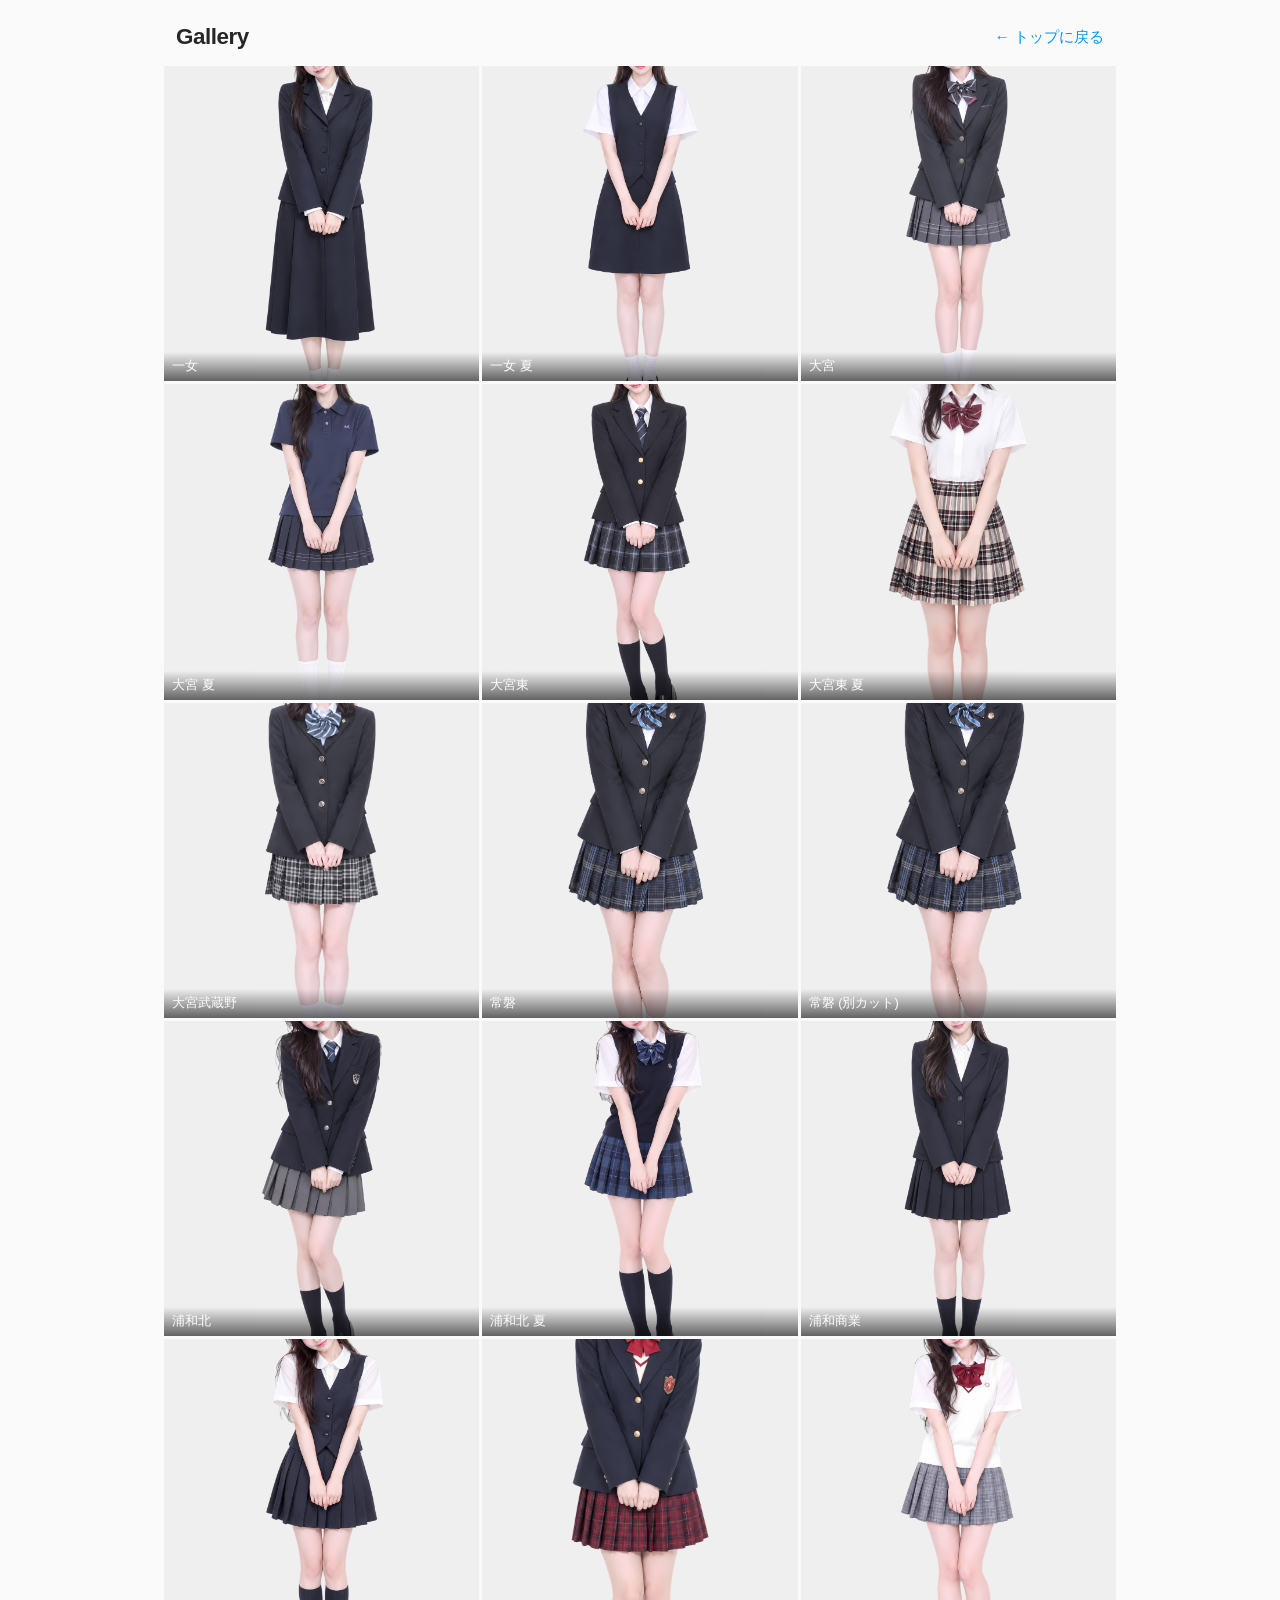
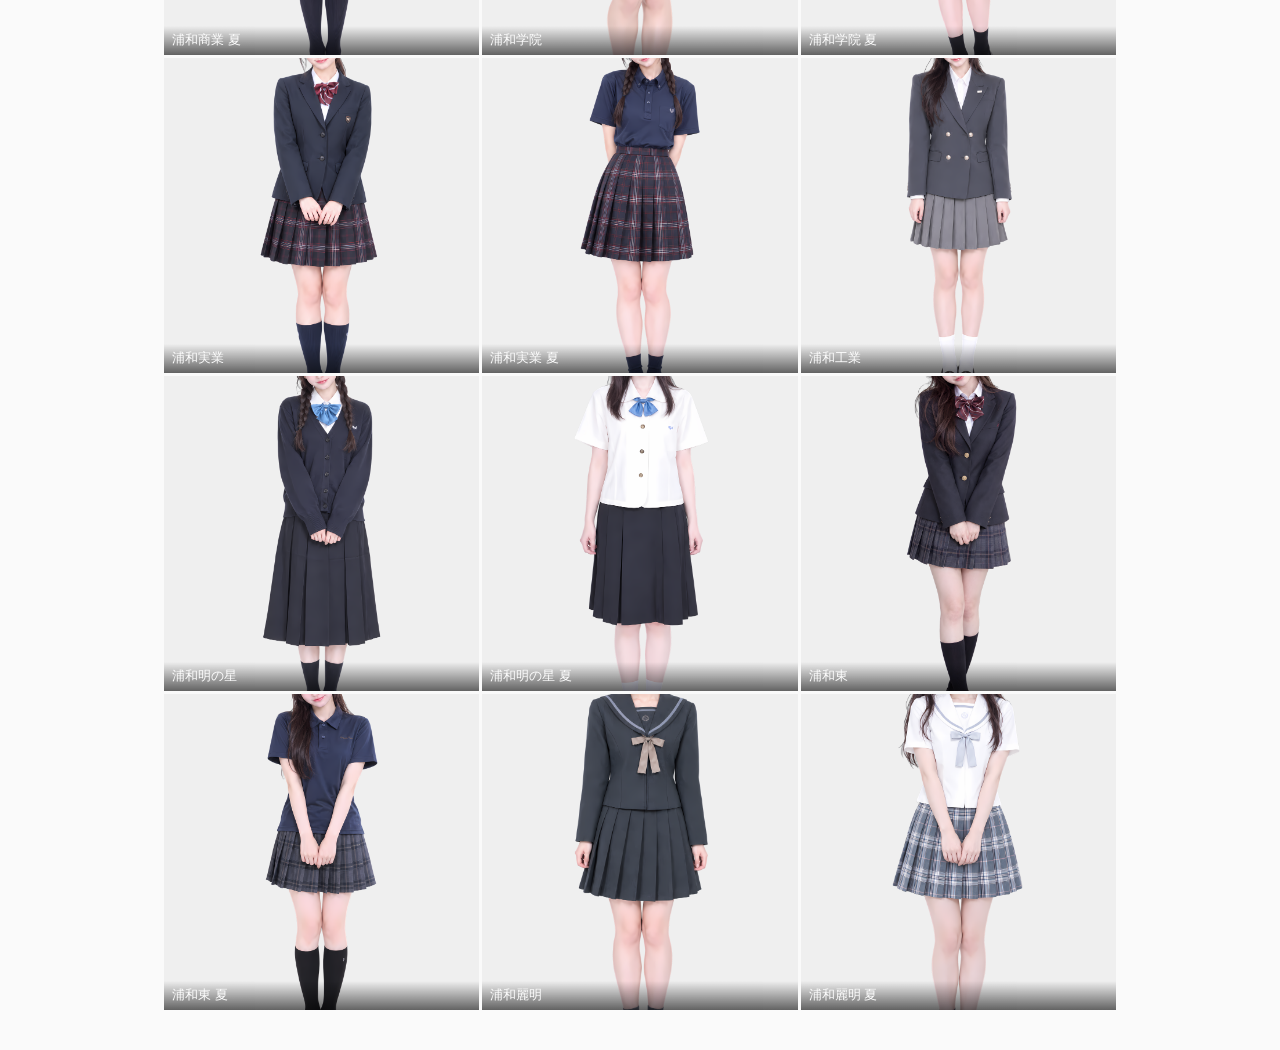
==== gallery.html @ c0eff20a "Add Instagram-style responsive gallery and link to index" ====
<!DOCTYPE html>
<html lang="ja">
<head>
<meta charset="UTF-8">
<meta name="viewport" content="width=device-width, initial-scale=1">
<title>ギャラリー</title>
<style>
  * { box-sizing: border-box; margin: 0; padding: 0; }
  body {
    background: #fafafa;
    font-family: -apple-system, BlinkMacSystemFont, "Segoe UI", Roboto, Helvetica, Arial, sans-serif;
    color: #262626;
  }

  header {
    max-width: 960px;
    margin: 0 auto;
    padding: 24px 16px 16px;
    display: flex;
    justify-content: space-between;
    align-items: center;
  }
  header h1 {
    font-size: 1.4rem;
    font-weight: 600;
    letter-spacing: -0.02em;
  }
  header a {
    color: #0095f6;
    text-decoration: none;
    font-size: 0.95rem;
  }
  header a:hover {
    text-decoration: underline;
  }

  /* 均等グリッド：隙間1pxで細い枠線風に */
  .gallery {
    display: grid;
    grid-template-columns: repeat(3, 1fr);
    gap: 3px;
    max-width: 960px;
    margin: 0 auto 40px;
    padding: 0 4px;
  }
  .gallery .item {
    position: relative;
    aspect-ratio: 1 / 1;
    overflow: hidden;
    cursor: pointer;
    background: #efefef;
  }
  .gallery img {
    width: 100%;
    height: 100%;
    object-fit: cover;
    display: block;
    transition: transform .3s ease;
  }
  .gallery .item:hover img {
    transform: scale(1.04);
  }

  .item-title {
    position: absolute;
    bottom: 0;
    left: 0;
    right: 0;
    padding: 6px 8px;
    background: linear-gradient(to top, rgba(0,0,0,0.65), transparent);
    color: #fff;
    font-size: 0.8rem;
    pointer-events: none;
    white-space: nowrap;
    overflow: hidden;
    text-overflow: ellipsis;
    opacity: 0.9;
  }

  /* スマホは2列（または3列のままにする場合も対応可） */
  @media (max-width: 600px) {
    .gallery {
      grid-template-columns: repeat(2, 1fr);
      gap: 2px;
      padding: 0 2px;
    }
    header {
      padding: 16px 12px 12px;
    }
  }

  /* 拡大表示（ライトボックス） */
  .lightbox {
    position: fixed;
    inset: 0;
    background: rgba(0, 0, 0, 0.92);
    display: none;
    align-items: center;
    justify-content: center;
    z-index: 1000;
    padding: 20px;
    touch-action: manipulation;
  }
  .lightbox.open {
    display: flex;
  }
  .lightbox-content {
    display: flex;
    flex-direction: column;
    align-items: center;
    max-width: 100%;
    max-height: 100%;
  }
  .lightbox img {
    max-width: 100%;
    max-height: 85vh;
    object-fit: contain;
    border-radius: 2px;
    box-shadow: 0 4px 20px rgba(0,0,0,0.5);
  }
  .lightbox-caption {
    color: #f0f0f0;
    margin-top: 12px;
    font-size: 0.95rem;
    text-align: center;
  }
  .lightbox .close {
    position: absolute;
    top: 16px;
    right: 20px;
    color: #fff;
    font-size: 38px;
    background: none;
    border: none;
    cursor: pointer;
    line-height: 1;
    padding: 8px;
    user-select: none;
  }
  .lightbox .close:hover {
    opacity: 0.7;
  }
</style>
</head>
<body>

<header>
  <h1>Gallery</h1>
  <a href="index.html">← トップに戻る</a>
</header>

<div class="gallery">
  <!-- image フォルダ内の画像 -->
  <div class="item" data-full="image/一女 output.png" data-title="一女">
    <img src="image/一女 output.png" alt="一女" loading="lazy">
    <div class="item-title">一女</div>
  </div>
  <div class="item" data-full="image/一女　夏 output.png" data-title="一女 夏">
    <img src="image/一女　夏 output.png" alt="一女 夏" loading="lazy">
    <div class="item-title">一女 夏</div>
  </div>
  <div class="item" data-full="image/大宮 output.png" data-title="大宮">
    <img src="image/大宮 output.png" alt="大宮" loading="lazy">
    <div class="item-title">大宮</div>
  </div>
  <div class="item" data-full="image/大宮　夏 output.png" data-title="大宮 夏">
    <img src="image/大宮　夏 output.png" alt="大宮 夏" loading="lazy">
    <div class="item-title">大宮 夏</div>
  </div>
  <div class="item" data-full="image/大宮東 output.png" data-title="大宮東">
    <img src="image/大宮東 output.png" alt="大宮東" loading="lazy">
    <div class="item-title">大宮東</div>
  </div>
  <div class="item" data-full="image/大宮東　夏 output.png" data-title="大宮東 夏">
    <img src="image/大宮東　夏 output.png" alt="大宮東 夏" loading="lazy">
    <div class="item-title">大宮東 夏</div>
  </div>
  <div class="item" data-full="image/大宮武蔵野 output.png" data-title="大宮武蔵野">
    <img src="image/大宮武蔵野 output.png" alt="大宮武蔵野" loading="lazy">
    <div class="item-title">大宮武蔵野</div>
  </div>
  <div class="item" data-full="image/常磐 output.png" data-title="常磐">
    <img src="image/常磐 output.png" alt="常磐" loading="lazy">
    <div class="item-title">常磐</div>
  </div>
  <div class="item" data-full="image/常磐 output (1).png" data-title="常磐 (別カット)">
    <img src="image/常磐 output (1).png" alt="常磐 (別カット)" loading="lazy">
    <div class="item-title">常磐 (別カット)</div>
  </div>
  <div class="item" data-full="image/浦和北 output.png" data-title="浦和北">
    <img src="image/浦和北 output.png" alt="浦和北" loading="lazy">
    <div class="item-title">浦和北</div>
  </div>
  <div class="item" data-full="image/浦和北　夏 output.png" data-title="浦和北 夏">
    <img src="image/浦和北　夏 output.png" alt="浦和北 夏" loading="lazy">
    <div class="item-title">浦和北 夏</div>
  </div>
  <div class="item" data-full="image/浦和商業 output.png" data-title="浦和商業">
    <img src="image/浦和商業 output.png" alt="浦和商業" loading="lazy">
    <div class="item-title">浦和商業</div>
  </div>
  <div class="item" data-full="image/浦和商業　夏 output.png" data-title="浦和商業 夏">
    <img src="image/浦和商業　夏 output.png" alt="浦和商業 夏" loading="lazy">
    <div class="item-title">浦和商業 夏</div>
  </div>
  <div class="item" data-full="image/浦和学院 output.png" data-title="浦和学院">
    <img src="image/浦和学院 output.png" alt="浦和学院" loading="lazy">
    <div class="item-title">浦和学院</div>
  </div>
  <div class="item" data-full="image/浦和学院　夏 output.png" data-title="浦和学院 夏">
    <img src="image/浦和学院　夏 output.png" alt="浦和学院 夏" loading="lazy">
    <div class="item-title">浦和学院 夏</div>
  </div>
  <div class="item" data-full="image/浦和実業 output.png" data-title="浦和実業">
    <img src="image/浦和実業 output.png" alt="浦和実業" loading="lazy">
    <div class="item-title">浦和実業</div>
  </div>
  <div class="item" data-full="image/浦和実業　夏 output.png" data-title="浦和実業 夏">
    <img src="image/浦和実業　夏 output.png" alt="浦和実業 夏" loading="lazy">
    <div class="item-title">浦和実業 夏</div>
  </div>
  <div class="item" data-full="image/浦和工業 output.png" data-title="浦和工業">
    <img src="image/浦和工業 output.png" alt="浦和工業" loading="lazy">
    <div class="item-title">浦和工業</div>
  </div>
  <div class="item" data-full="image/浦和明の星 output.png" data-title="浦和明の星">
    <img src="image/浦和明の星 output.png" alt="浦和明の星" loading="lazy">
    <div class="item-title">浦和明の星</div>
  </div>
  <div class="item" data-full="image/浦和明の星 　夏 output.png" data-title="浦和明の星 夏">
    <img src="image/浦和明の星 　夏 output.png" alt="浦和明の星 夏" loading="lazy">
    <div class="item-title">浦和明の星 夏</div>
  </div>
  <div class="item" data-full="image/浦和東 output.png" data-title="浦和東">
    <img src="image/浦和東 output.png" alt="浦和東" loading="lazy">
    <div class="item-title">浦和東</div>
  </div>
  <div class="item" data-full="image/浦和東　夏 output.png" data-title="浦和東 夏">
    <img src="image/浦和東　夏 output.png" alt="浦和東 夏" loading="lazy">
    <div class="item-title">浦和東 夏</div>
  </div>
  <div class="item" data-full="image/浦和麗明 output.png" data-title="浦和麗明">
    <img src="image/浦和麗明 output.png" alt="浦和麗明" loading="lazy">
    <div class="item-title">浦和麗明</div>
  </div>
  <div class="item" data-full="image/浦和麗明　夏 output.png" data-title="浦和麗明 夏">
    <img src="image/浦和麗明　夏 output.png" alt="浦和麗明 夏" loading="lazy">
    <div class="item-title">浦和麗明 夏</div>
  </div>
</div>

<div class="lightbox" id="lightbox">
  <button class="close" id="close" aria-label="閉じる">&times;</button>
  <div class="lightbox-content">
    <img id="lightbox-img" alt="">
    <div class="lightbox-caption" id="lightbox-caption"></div>
  </div>
</div>

<script>
  const lightbox = document.getElementById('lightbox');
  const lightboxImg = document.getElementById('lightbox-img');
  const lightboxCaption = document.getElementById('lightbox-caption');

  // タップ / クリックで高画質画像を拡大
  document.querySelectorAll('.gallery .item').forEach(item => {
    item.addEventListener('click', () => {
      lightboxImg.src = item.dataset.full;
      lightboxCaption.textContent = item.dataset.title || '';
      lightbox.classList.add('open');
      document.body.style.overflow = 'hidden'; // 背景スクロール固定
    });
  });

  // 閉じる（×ボタン or 背景タップ）
  const close = () => {
    lightbox.classList.remove('open');
    lightboxImg.src = '';
    lightboxCaption.textContent = '';
    document.body.style.overflow = '';
  };

  document.getElementById('close').addEventListener('click', close);
  lightbox.addEventListener('click', e => {
    if (e.target === lightbox) close();
  });

  // ESCキーでも閉じられるように
  window.addEventListener('keydown', e => {
    if (e.key === 'Escape' && lightbox.classList.contains('open')) {
      close();
    }
  });
</script>

</body>
</html>
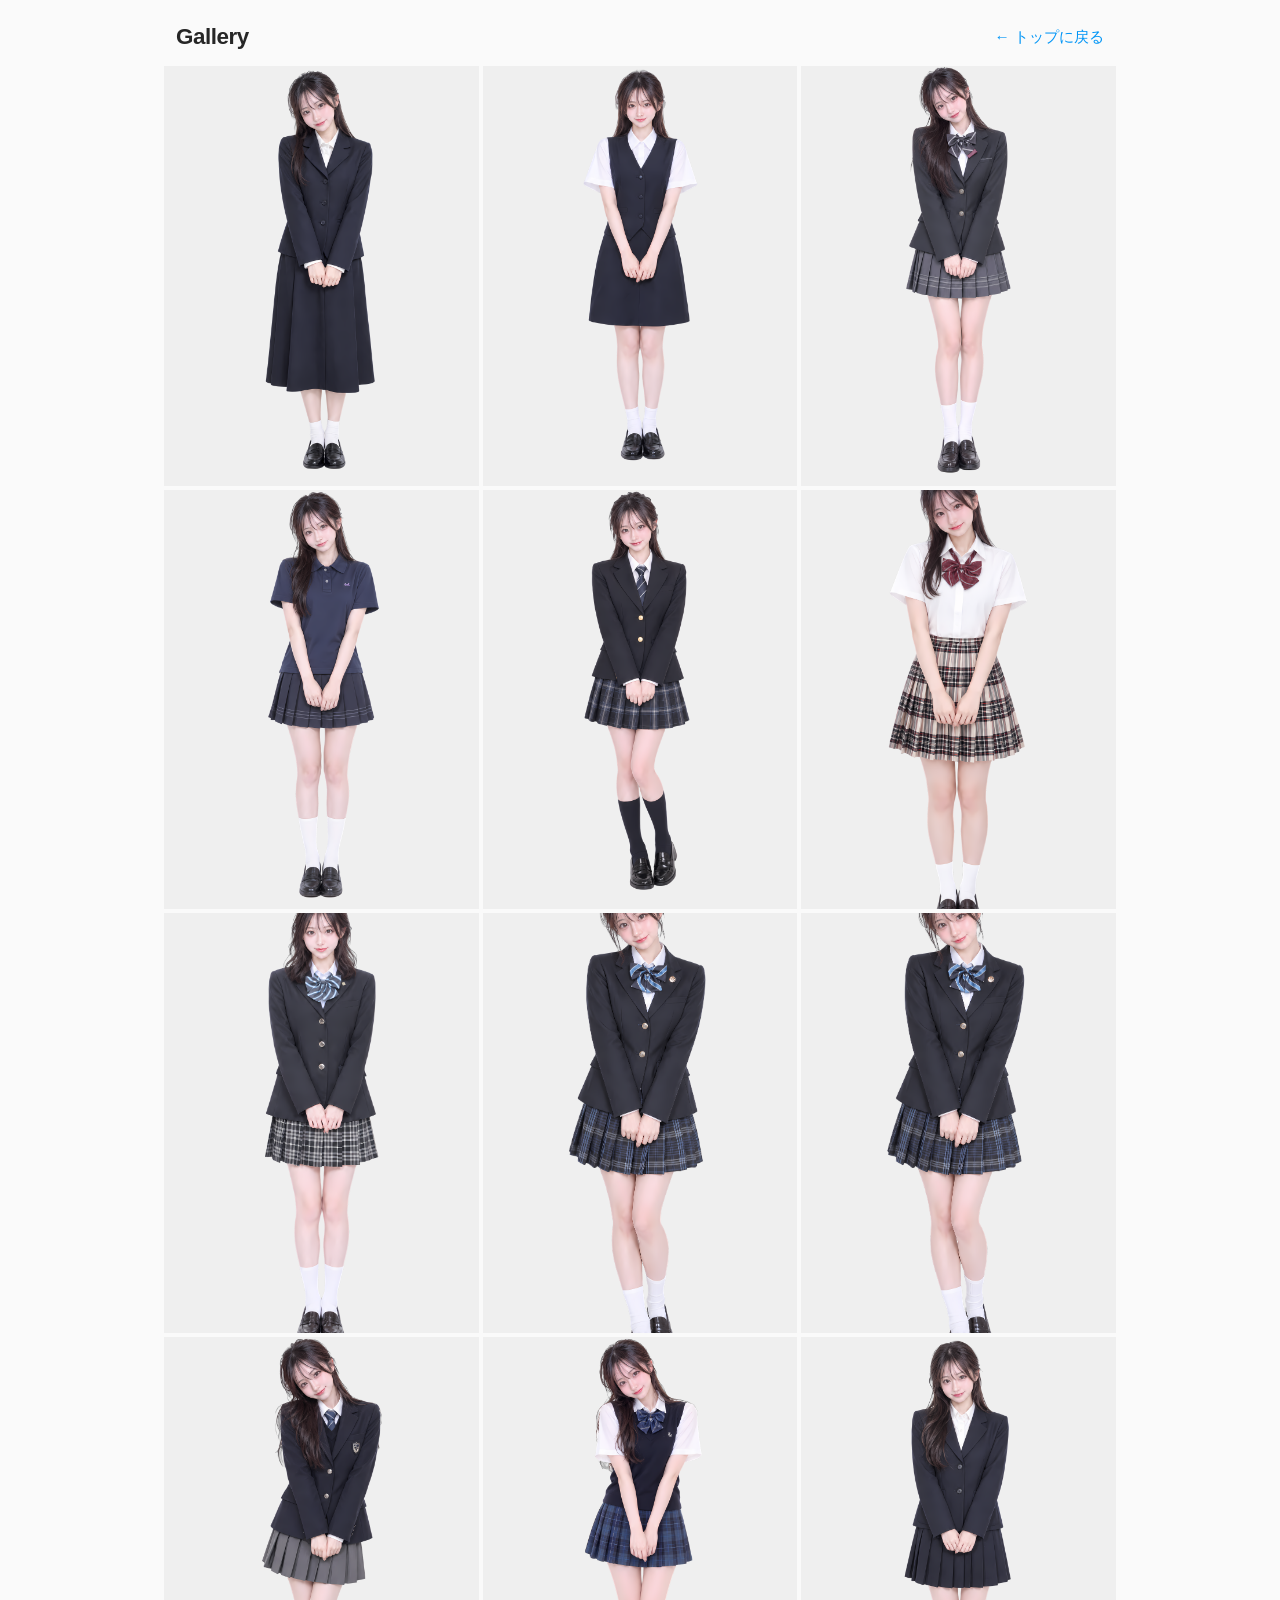
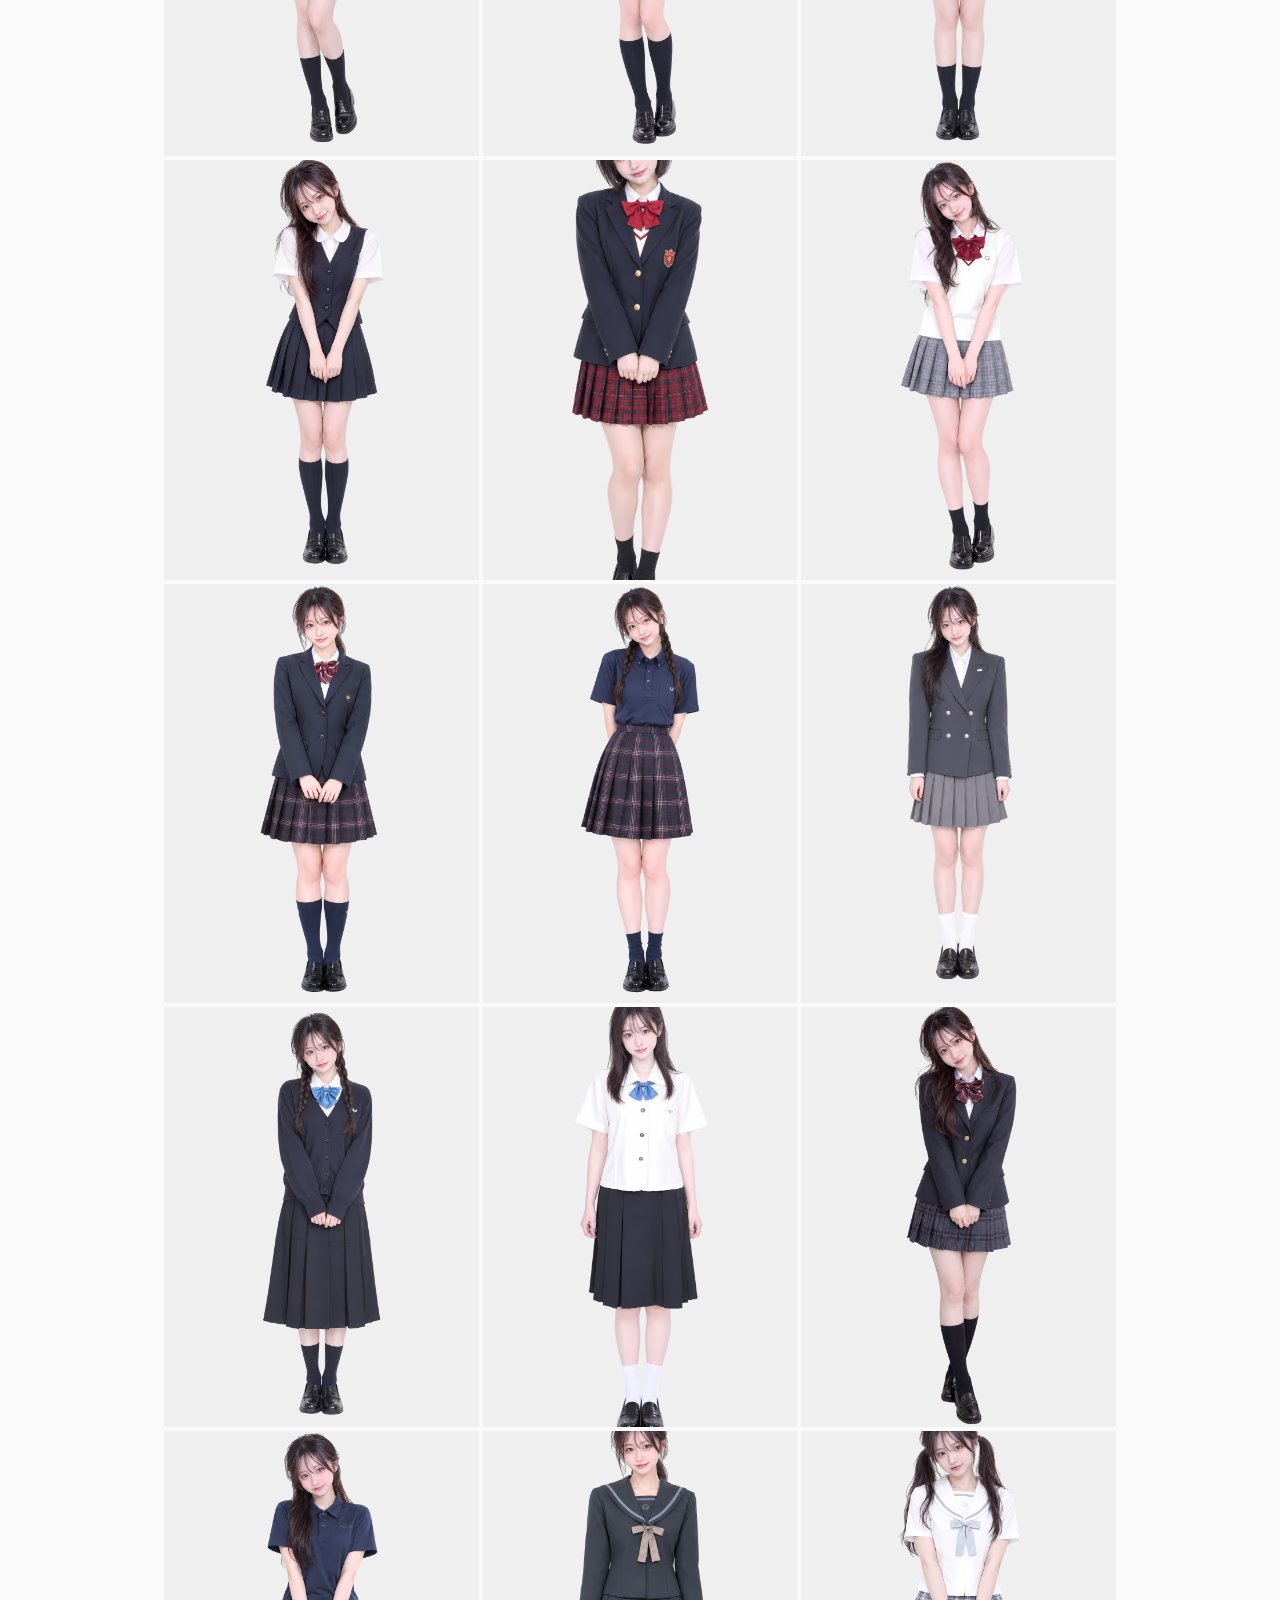
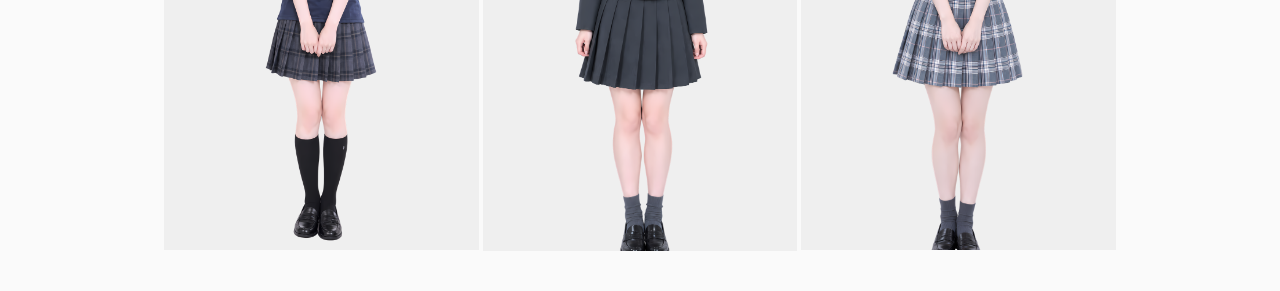
==== commit 2c56448a: "Adjust gallery grid to 3:4 portrait ratio and remove titles" ====
--- a/gallery.html
+++ b/gallery.html
@@ -34,18 +34,18 @@
     text-decoration: underline;
   }
 
-  /* 均等グリッド：隙間1pxで細い枠線風に */
+  /* 縦長グリッド：元の画像比率(3:4)に合わせて見切れないように均等配置 */
   .gallery {
     display: grid;
     grid-template-columns: repeat(3, 1fr);
-    gap: 3px;
+    gap: 4px;
     max-width: 960px;
     margin: 0 auto 40px;
     padding: 0 4px;
   }
   .gallery .item {
     position: relative;
-    aspect-ratio: 1 / 1;
+    aspect-ratio: 3 / 4;
     overflow: hidden;
     cursor: pointer;
     background: #efefef;
@@ -58,31 +58,15 @@
     transition: transform .3s ease;
   }
   .gallery .item:hover img {
-    transform: scale(1.04);
-  }
-
-  .item-title {
-    position: absolute;
-    bottom: 0;
-    left: 0;
-    right: 0;
-    padding: 6px 8px;
-    background: linear-gradient(to top, rgba(0,0,0,0.65), transparent);
-    color: #fff;
-    font-size: 0.8rem;
-    pointer-events: none;
-    white-space: nowrap;
-    overflow: hidden;
-    text-overflow: ellipsis;
-    opacity: 0.9;
-  }
-
-  /* スマホは2列（または3列のままにする場合も対応可） */
+    transform: scale(1.03);
+  }
+
+  /* スマホは2列 */
   @media (max-width: 600px) {
     .gallery {
       grid-template-columns: repeat(2, 1fr);
-      gap: 2px;
-      padding: 0 2px;
+      gap: 3px;
+      padding: 0 3px;
     }
     header {
       padding: 16px 12px 12px;
@@ -113,16 +97,10 @@
   }
   .lightbox img {
     max-width: 100%;
-    max-height: 85vh;
+    max-height: 90vh;
     object-fit: contain;
     border-radius: 2px;
     box-shadow: 0 4px 20px rgba(0,0,0,0.5);
-  }
-  .lightbox-caption {
-    color: #f0f0f0;
-    margin-top: 12px;
-    font-size: 0.95rem;
-    text-align: center;
   }
   .lightbox .close {
     position: absolute;
@@ -151,101 +129,77 @@
 
 <div class="gallery">
   <!-- image フォルダ内の画像 -->
-  <div class="item" data-full="image/一女 output.png" data-title="一女">
-    <img src="image/一女 output.png" alt="一女" loading="lazy">
-    <div class="item-title">一女</div>
-  </div>
-  <div class="item" data-full="image/一女　夏 output.png" data-title="一女 夏">
-    <img src="image/一女　夏 output.png" alt="一女 夏" loading="lazy">
-    <div class="item-title">一女 夏</div>
-  </div>
-  <div class="item" data-full="image/大宮 output.png" data-title="大宮">
-    <img src="image/大宮 output.png" alt="大宮" loading="lazy">
-    <div class="item-title">大宮</div>
-  </div>
-  <div class="item" data-full="image/大宮　夏 output.png" data-title="大宮 夏">
-    <img src="image/大宮　夏 output.png" alt="大宮 夏" loading="lazy">
-    <div class="item-title">大宮 夏</div>
-  </div>
-  <div class="item" data-full="image/大宮東 output.png" data-title="大宮東">
-    <img src="image/大宮東 output.png" alt="大宮東" loading="lazy">
-    <div class="item-title">大宮東</div>
-  </div>
-  <div class="item" data-full="image/大宮東　夏 output.png" data-title="大宮東 夏">
-    <img src="image/大宮東　夏 output.png" alt="大宮東 夏" loading="lazy">
-    <div class="item-title">大宮東 夏</div>
-  </div>
-  <div class="item" data-full="image/大宮武蔵野 output.png" data-title="大宮武蔵野">
-    <img src="image/大宮武蔵野 output.png" alt="大宮武蔵野" loading="lazy">
-    <div class="item-title">大宮武蔵野</div>
-  </div>
-  <div class="item" data-full="image/常磐 output.png" data-title="常磐">
-    <img src="image/常磐 output.png" alt="常磐" loading="lazy">
-    <div class="item-title">常磐</div>
-  </div>
-  <div class="item" data-full="image/常磐 output (1).png" data-title="常磐 (別カット)">
-    <img src="image/常磐 output (1).png" alt="常磐 (別カット)" loading="lazy">
-    <div class="item-title">常磐 (別カット)</div>
-  </div>
-  <div class="item" data-full="image/浦和北 output.png" data-title="浦和北">
-    <img src="image/浦和北 output.png" alt="浦和北" loading="lazy">
-    <div class="item-title">浦和北</div>
-  </div>
-  <div class="item" data-full="image/浦和北　夏 output.png" data-title="浦和北 夏">
-    <img src="image/浦和北　夏 output.png" alt="浦和北 夏" loading="lazy">
-    <div class="item-title">浦和北 夏</div>
-  </div>
-  <div class="item" data-full="image/浦和商業 output.png" data-title="浦和商業">
-    <img src="image/浦和商業 output.png" alt="浦和商業" loading="lazy">
-    <div class="item-title">浦和商業</div>
-  </div>
-  <div class="item" data-full="image/浦和商業　夏 output.png" data-title="浦和商業 夏">
-    <img src="image/浦和商業　夏 output.png" alt="浦和商業 夏" loading="lazy">
-    <div class="item-title">浦和商業 夏</div>
-  </div>
-  <div class="item" data-full="image/浦和学院 output.png" data-title="浦和学院">
-    <img src="image/浦和学院 output.png" alt="浦和学院" loading="lazy">
-    <div class="item-title">浦和学院</div>
-  </div>
-  <div class="item" data-full="image/浦和学院　夏 output.png" data-title="浦和学院 夏">
-    <img src="image/浦和学院　夏 output.png" alt="浦和学院 夏" loading="lazy">
-    <div class="item-title">浦和学院 夏</div>
-  </div>
-  <div class="item" data-full="image/浦和実業 output.png" data-title="浦和実業">
-    <img src="image/浦和実業 output.png" alt="浦和実業" loading="lazy">
-    <div class="item-title">浦和実業</div>
-  </div>
-  <div class="item" data-full="image/浦和実業　夏 output.png" data-title="浦和実業 夏">
-    <img src="image/浦和実業　夏 output.png" alt="浦和実業 夏" loading="lazy">
-    <div class="item-title">浦和実業 夏</div>
-  </div>
-  <div class="item" data-full="image/浦和工業 output.png" data-title="浦和工業">
-    <img src="image/浦和工業 output.png" alt="浦和工業" loading="lazy">
-    <div class="item-title">浦和工業</div>
-  </div>
-  <div class="item" data-full="image/浦和明の星 output.png" data-title="浦和明の星">
-    <img src="image/浦和明の星 output.png" alt="浦和明の星" loading="lazy">
-    <div class="item-title">浦和明の星</div>
-  </div>
-  <div class="item" data-full="image/浦和明の星 　夏 output.png" data-title="浦和明の星 夏">
-    <img src="image/浦和明の星 　夏 output.png" alt="浦和明の星 夏" loading="lazy">
-    <div class="item-title">浦和明の星 夏</div>
-  </div>
-  <div class="item" data-full="image/浦和東 output.png" data-title="浦和東">
-    <img src="image/浦和東 output.png" alt="浦和東" loading="lazy">
-    <div class="item-title">浦和東</div>
-  </div>
-  <div class="item" data-full="image/浦和東　夏 output.png" data-title="浦和東 夏">
-    <img src="image/浦和東　夏 output.png" alt="浦和東 夏" loading="lazy">
-    <div class="item-title">浦和東 夏</div>
-  </div>
-  <div class="item" data-full="image/浦和麗明 output.png" data-title="浦和麗明">
-    <img src="image/浦和麗明 output.png" alt="浦和麗明" loading="lazy">
-    <div class="item-title">浦和麗明</div>
-  </div>
-  <div class="item" data-full="image/浦和麗明　夏 output.png" data-title="浦和麗明 夏">
-    <img src="image/浦和麗明　夏 output.png" alt="浦和麗明 夏" loading="lazy">
-    <div class="item-title">浦和麗明 夏</div>
+  <div class="item" data-full="image/一女 output.png">
+    <img src="image/一女 output.png" alt="写真" loading="lazy">
+  </div>
+  <div class="item" data-full="image/一女　夏 output.png">
+    <img src="image/一女　夏 output.png" alt="写真" loading="lazy">
+  </div>
+  <div class="item" data-full="image/大宮 output.png">
+    <img src="image/大宮 output.png" alt="写真" loading="lazy">
+  </div>
+  <div class="item" data-full="image/大宮　夏 output.png">
+    <img src="image/大宮　夏 output.png" alt="写真" loading="lazy">
+  </div>
+  <div class="item" data-full="image/大宮東 output.png">
+    <img src="image/大宮東 output.png" alt="写真" loading="lazy">
+  </div>
+  <div class="item" data-full="image/大宮東　夏 output.png">
+    <img src="image/大宮東　夏 output.png" alt="写真" loading="lazy">
+  </div>
+  <div class="item" data-full="image/大宮武蔵野 output.png">
+    <img src="image/大宮武蔵野 output.png" alt="写真" loading="lazy">
+  </div>
+  <div class="item" data-full="image/常磐 output.png">
+    <img src="image/常磐 output.png" alt="写真" loading="lazy">
+  </div>
+  <div class="item" data-full="image/常磐 output (1).png">
+    <img src="image/常磐 output (1).png" alt="写真" loading="lazy">
+  </div>
+  <div class="item" data-full="image/浦和北 output.png">
+    <img src="image/浦和北 output.png" alt="写真" loading="lazy">
+  </div>
+  <div class="item" data-full="image/浦和北　夏 output.png">
+    <img src="image/浦和北　夏 output.png" alt="写真" loading="lazy">
+  </div>
+  <div class="item" data-full="image/浦和商業 output.png">
+    <img src="image/浦和商業 output.png" alt="写真" loading="lazy">
+  </div>
+  <div class="item" data-full="image/浦和商業　夏 output.png">
+    <img src="image/浦和商業　夏 output.png" alt="写真" loading="lazy">
+  </div>
+  <div class="item" data-full="image/浦和学院 output.png">
+    <img src="image/浦和学院 output.png" alt="写真" loading="lazy">
+  </div>
+  <div class="item" data-full="image/浦和学院　夏 output.png">
+    <img src="image/浦和学院　夏 output.png" alt="写真" loading="lazy">
+  </div>
+  <div class="item" data-full="image/浦和実業 output.png">
+    <img src="image/浦和実業 output.png" alt="写真" loading="lazy">
+  </div>
+  <div class="item" data-full="image/浦和実業　夏 output.png">
+    <img src="image/浦和実業　夏 output.png" alt="写真" loading="lazy">
+  </div>
+  <div class="item" data-full="image/浦和工業 output.png">
+    <img src="image/浦和工業 output.png" alt="写真" loading="lazy">
+  </div>
+  <div class="item" data-full="image/浦和明の星 output.png">
+    <img src="image/浦和明の星 output.png" alt="写真" loading="lazy">
+  </div>
+  <div class="item" data-full="image/浦和明の星 　夏 output.png">
+    <img src="image/浦和明の星 　夏 output.png" alt="写真" loading="lazy">
+  </div>
+  <div class="item" data-full="image/浦和東 output.png">
+    <img src="image/浦和東 output.png" alt="写真" loading="lazy">
+  </div>
+  <div class="item" data-full="image/浦和東　夏 output.png">
+    <img src="image/浦和東　夏 output.png" alt="写真" loading="lazy">
+  </div>
+  <div class="item" data-full="image/浦和麗明 output.png">
+    <img src="image/浦和麗明 output.png" alt="写真" loading="lazy">
+  </div>
+  <div class="item" data-full="image/浦和麗明　夏 output.png">
+    <img src="image/浦和麗明　夏 output.png" alt="写真" loading="lazy">
   </div>
 </div>
 
@@ -253,20 +207,17 @@
   <button class="close" id="close" aria-label="閉じる">&times;</button>
   <div class="lightbox-content">
     <img id="lightbox-img" alt="">
-    <div class="lightbox-caption" id="lightbox-caption"></div>
   </div>
 </div>
 
 <script>
   const lightbox = document.getElementById('lightbox');
   const lightboxImg = document.getElementById('lightbox-img');
-  const lightboxCaption = document.getElementById('lightbox-caption');
-
-  // タップ / クリックで高画質画像を拡大
+
+  // タップ / クリックで拡大
   document.querySelectorAll('.gallery .item').forEach(item => {
     item.addEventListener('click', () => {
       lightboxImg.src = item.dataset.full;
-      lightboxCaption.textContent = item.dataset.title || '';
       lightbox.classList.add('open');
       document.body.style.overflow = 'hidden'; // 背景スクロール固定
     });
@@ -276,7 +227,6 @@
   const close = () => {
     lightbox.classList.remove('open');
     lightboxImg.src = '';
-    lightboxCaption.textContent = '';
     document.body.style.overflow = '';
   };
 
